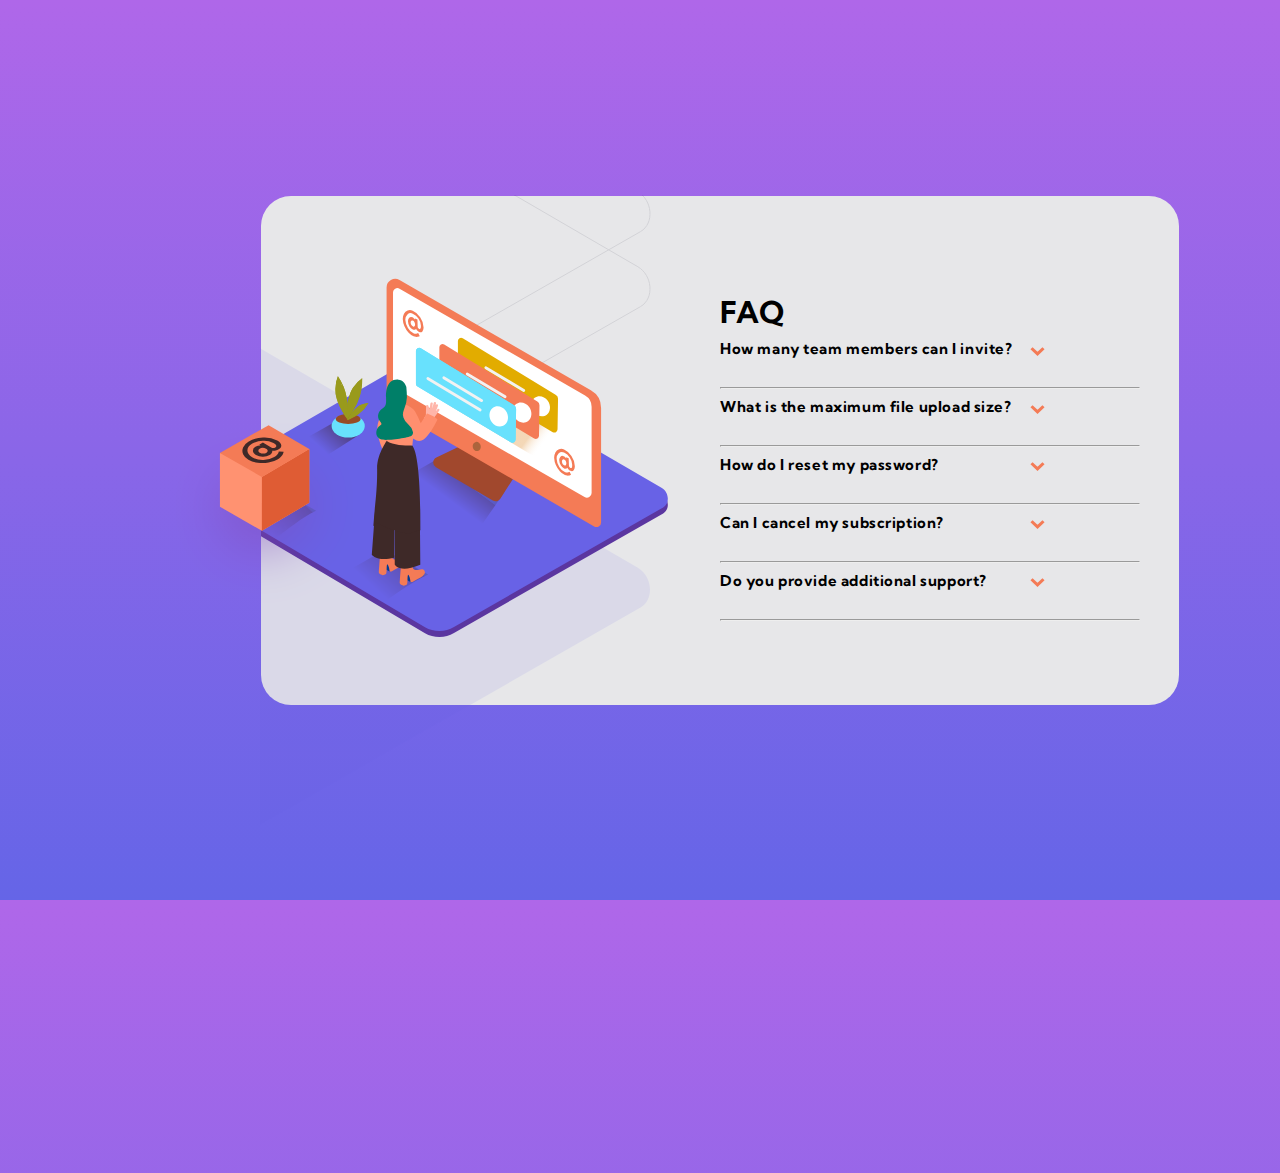
==== index.html @ f2f2c831 "Update files" ====
<!DOCTYPE html>
<html lang="en">
<head>
  <meta charset="UTF-8">
  <meta name="viewport" content="width=device-width, initial-scale=1.0">
  <link rel="icon" type="image/png" sizes="32x32" href="./images/favicon-32x32.png">
  <link rel="stylesheet" href="./css/index.css">
  <link rel="stylesheet" href="./css/style.css">
  <title>Frontend Mentor | FAQ Accordion Card</title>
</head>
<body>
<section class="container">
  <section class="images">
  <div class="background-one">
    <img src="./images/illustration-box-desktop.svg" alt="">
  </div>
  <div class="background-two"><img src="./images/illustration-woman-online-mobile.svg" alt=""></div>
  <div class="background-three"></div>
  </section>
  <section class="faq">
    <h1>FAQ</h1>
<div class="text">
<div class="Question">
  <p>How many team members can I invite?</p>
</div>
<img src="./images/icon-arrow-down.svg" alt="" class="arrow-one" onclick="arrowOne()">
<div class="Answer-one">
  <p>You can invite up to 2 additional users on the Free plan. There is no limit on team members for the Premium plan.</p>
</div>

</div>
<hr>
<div class="text">
  <div class="Question">
    <p>What is the maximum file upload size?</p>
  </div>
  <img src="./images/icon-arrow-down.svg" alt="" class="arrow-two" onclick="arrowTwo()">
<div class="Answer-two">
  <p> No more than 2GB. All files in your account must fit your allotted storage space.</p>
</div>
</div>
<hr>
<div class="text">
  <div class="Question">
    <p>How do I reset my password?</p>
  </div>
  <img src="./images/icon-arrow-down.svg" alt="" class="arrow-three" onclick="arrowThree()">
<div class="Answer-three">
  <p>Click “Forgot password” from the login page or “Change password” from your profile page. A reset link will be emailed to you.</p>
</div>
</div>
<hr>
<div class="text">
  <div class="Question">
    <p>Can I cancel my subscription?</p>
  </div>
  <img src="./images/icon-arrow-down.svg" alt="" class="arrow-four" onclick="arrowFour()">
<div class="Answer-four">
  <p>Yes! Send us a message and we’ll process your request no questions asked.</p>
</div>
</div>
<hr>
<div class="text">
  <div class="Question">
    <p>Do you provide additional support?</p>
  </div>
  <img src="./images/icon-arrow-down.svg" alt="" class="arrow-five" onclick="arrowFive()">
<div class="Answer-five">
  <p>Chat and email support is available 24/7. Phone lines are open during normal business hours.</p>
</div>
</div>
<hr>
  </section>
</section>
  <script src="./js/magic.js"></script>
</body>
</html>
---- css/index.css ----
@import url('https://fonts.googleapis.com/css2?family=Kumbh+Sans:wght@400;700&display=swap');
:root {
  --font-base: 'Kumbh Sans', sans-serif;
  --VDDB-color: hsl(238, 29%, 16%);
  --SR-color: hsl(14, 88%, 65%);
  --SV-color:hsl(273, 75%, 66%);
  --SB-color:hsl(240, 73%, 65%);
  --VDGB-color:hsl(237, 12%, 33%);
  --DGB-color:hsl(240, 6%, 50%);
  --LGB-color:hsl(240, 5%, 91%);
}
* {
  box-sizing: border-box;
  padding: 0;
  margin: 0;
  scroll-behavior: smooth;
}
body{
  font-family: var(--font-base);
  background: linear-gradient(180deg, #AF67E9 0%, #6565E7 100%);
  font-size: 12px;
  min-height: 100vh;
  overflow: hidden;
  width: 1440px;
  height: 800px;
  display: flex;
  justify-content: center;
  align-items: center;
}
.text{
font-weight: 400;
    width: 420px;
    font-size: 13px;
    line-height: 16px;
    letter-spacing: 0.045em;
    padding-bottom: 15px;
}
hr{
height: 1px;
color: var(--DGB-color);
width: 420px;
}
---- css/style.css ----
section.container{
display: flex;
justify-content: center;
align-items: center;
flex-direction: row;
background-color: var(--LGB-color);
width: 918px;
height: 509px;
border-radius: 30px;
}
section.images{
  width: 50%;
  z-index: 0;
}
section.images div.background-one{
width: 100%;
    height: 100%;
    background-image: url(../images/illustration-woman-online-desktop.svg);
    position: absolute;
    background-repeat: no-repeat;
    background-position-y: 5px;
    background-position-x: -65px;
    left: 261px;
    top: 273px;
}
section.images div.background-one img{
    position: relative;
    top: 150px;
    left: -92px;
}
section.images div.background-two{
    width: 100%;
    height: 100%;
    background-image: url(../images/bg-pattern-desktop.svg);
    background-repeat: no-repeat;
    position: absolute;
    background-position-y: -280px;
    background-position-x: -575px;
    top: 195px;
    left: 260px;
    z-index: -1;
}
section.images div.background-two img {
  display: none;
}
section.faq{
  width: 50%;
  position: relative;
    top: 40px;
}
section.faq h1{
font-weight: 700;
font-size: 30px;
line-height: 37px;
margin-top: -66px;
}
.Question{
  padding-top: 10px;
      padding-bottom: 15px;
      font-size:15px ;
      font-weight: 700;
}
.Question:hover{
  color: var(--SR-color);
}
img.arrow-one{
  position: absolute;
    margin-top: -25px;
    left: 310px;
    width: 15px;
}
.change-arrowone{
    transform: rotate(180deg) translate(0px, 1px);
}
img.arrow-two{
  position: absolute;
    top: 45px;
    left: 310px;
    width: 15px;
}
.change-arrowtwo{
      transform: rotate(180deg);

}
img.arrow-three{
  position: absolute;
    top: 102px;
    left: 310px;
    width: 15px;
}
img.arrow-four{
  position: absolute;
    top: 160px;
    left: 310px;
    width: 15px;
}
img.arrow-five{
  position: absolute;
    top: 218px;
    left: 310px;
    width: 15px;
}
.Answer-one{
  display: none;
}
.show-answerone{
  display: block;
}
.Answer-two{
  display: none;
}
.show-answertwo{
  display: block;
}
.Answer-three{
  display: none;
}
.Answer-four{
  display: none;
}
.Answer-five{
  display: none;
}

.add-Margin{
  margin-top: 31px;
}
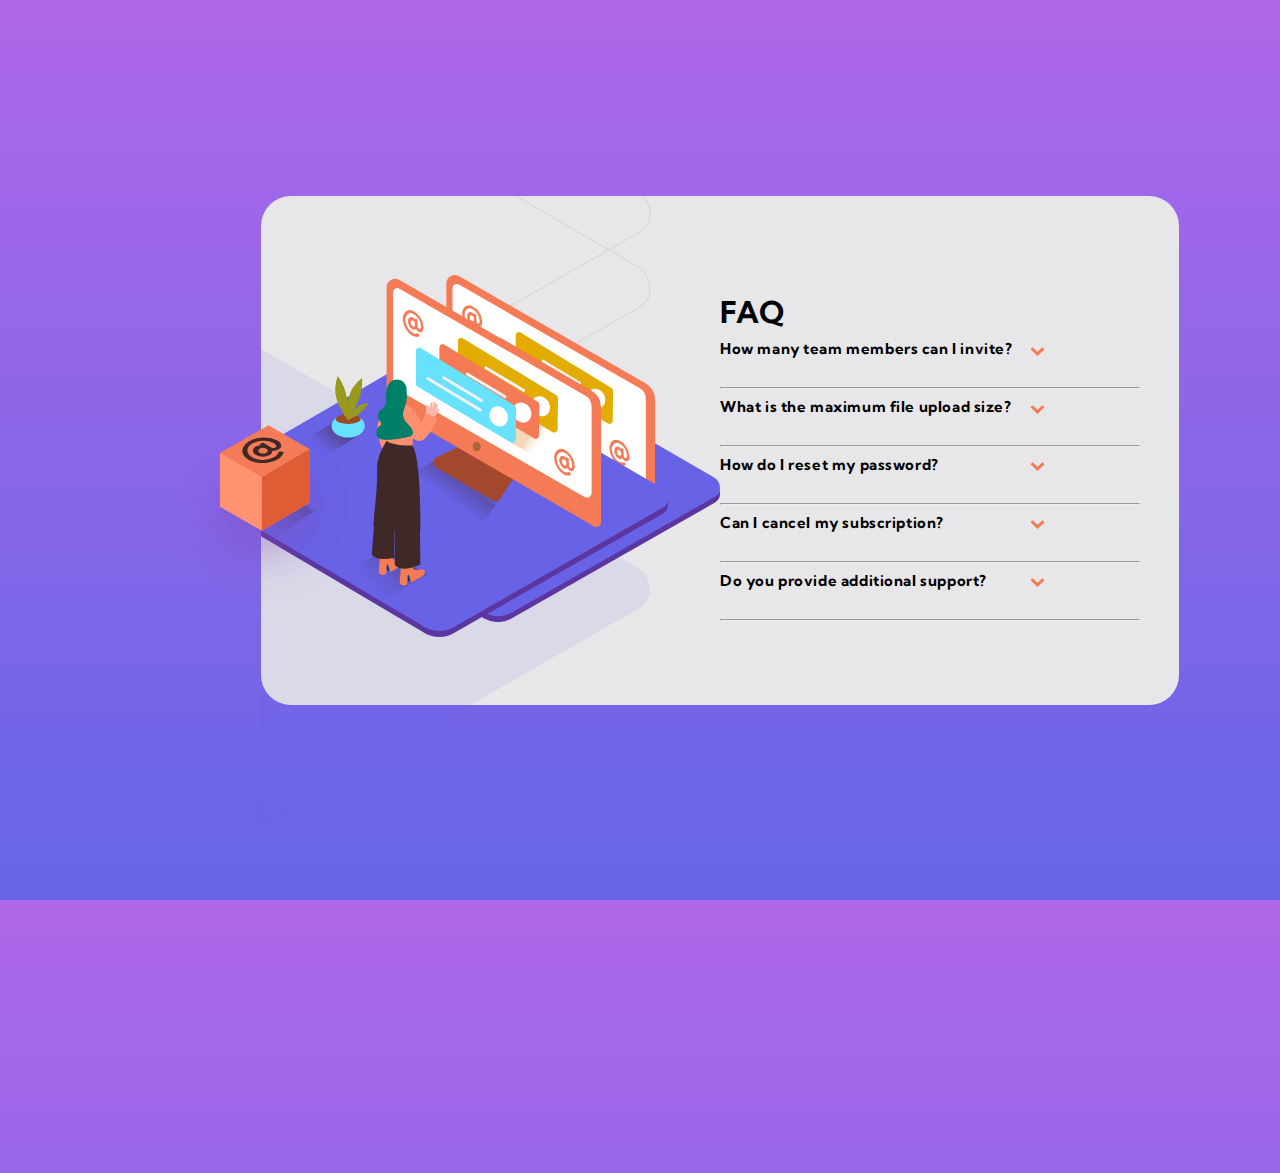
==== commit 5abb7d16: "Finished Project" ====
--- a/index.html
+++ b/index.html
@@ -1,77 +1,125 @@
 <!DOCTYPE html>
 <html lang="en">
-<head>
-  <meta charset="UTF-8">
-  <meta name="viewport" content="width=device-width, initial-scale=1.0">
-  <link rel="icon" type="image/png" sizes="32x32" href="./images/favicon-32x32.png">
-  <link rel="stylesheet" href="./css/index.css">
-  <link rel="stylesheet" href="./css/style.css">
-  <title>Frontend Mentor | FAQ Accordion Card</title>
-</head>
-<body>
-<section class="container">
-  <section class="images">
-  <div class="background-one">
-    <img src="./images/illustration-box-desktop.svg" alt="">
-  </div>
-  <div class="background-two"><img src="./images/illustration-woman-online-mobile.svg" alt=""></div>
-  <div class="background-three"></div>
-  </section>
-  <section class="faq">
-    <h1>FAQ</h1>
-<div class="text">
-<div class="Question">
-  <p>How many team members can I invite?</p>
-</div>
-<img src="./images/icon-arrow-down.svg" alt="" class="arrow-one" onclick="arrowOne()">
-<div class="Answer-one">
-  <p>You can invite up to 2 additional users on the Free plan. There is no limit on team members for the Premium plan.</p>
-</div>
-
-</div>
-<hr>
-<div class="text">
-  <div class="Question">
-    <p>What is the maximum file upload size?</p>
-  </div>
-  <img src="./images/icon-arrow-down.svg" alt="" class="arrow-two" onclick="arrowTwo()">
-<div class="Answer-two">
-  <p> No more than 2GB. All files in your account must fit your allotted storage space.</p>
-</div>
-</div>
-<hr>
-<div class="text">
-  <div class="Question">
-    <p>How do I reset my password?</p>
-  </div>
-  <img src="./images/icon-arrow-down.svg" alt="" class="arrow-three" onclick="arrowThree()">
-<div class="Answer-three">
-  <p>Click “Forgot password” from the login page or “Change password” from your profile page. A reset link will be emailed to you.</p>
-</div>
-</div>
-<hr>
-<div class="text">
-  <div class="Question">
-    <p>Can I cancel my subscription?</p>
-  </div>
-  <img src="./images/icon-arrow-down.svg" alt="" class="arrow-four" onclick="arrowFour()">
-<div class="Answer-four">
-  <p>Yes! Send us a message and we’ll process your request no questions asked.</p>
-</div>
-</div>
-<hr>
-<div class="text">
-  <div class="Question">
-    <p>Do you provide additional support?</p>
-  </div>
-  <img src="./images/icon-arrow-down.svg" alt="" class="arrow-five" onclick="arrowFive()">
-<div class="Answer-five">
-  <p>Chat and email support is available 24/7. Phone lines are open during normal business hours.</p>
-</div>
-</div>
-<hr>
-  </section>
-</section>
-  <script src="./js/magic.js"></script>
-</body>
-</html>+  <head>
+    <meta charset="UTF-8" />
+    <meta name="viewport" content="width=device-width, initial-scale=1.0" />
+    <link
+      rel="icon"
+      type="image/png"
+      sizes="32x32"
+      href="./images/favicon-32x32.png"
+    />
+    <link rel="stylesheet" href="./css/index.css" />
+    <link rel="stylesheet" href="./css/style.css" />
+    <title>Frontend Mentor | FAQ Accordion Card</title>
+  </head>
+  <body>
+    <section class="container">
+      <section class="images">
+        <div class="background-one">
+          <img src="./images/illustration-box-desktop.svg" alt="" />
+        </div>
+        <div class="background-two">
+          <img src="./images/illustration-woman-online-mobile.svg" alt="" />
+        </div>
+        <div class="background-three">
+          <img src="./images/illustration-woman-online-mobile.svg" alt="" />
+        </div>
+      </section>
+      <section class="faq">
+        <h1>FAQ</h1>
+        <div class="text">
+          <div class="Question">
+            <p>How many team members can I invite?</p>
+          </div>
+          <img
+            src="./images/icon-arrow-down.svg"
+            alt=""
+            class="arrow-one"
+            onclick="arrowOne()"
+          />
+          <div class="Answer-one">
+            <p>
+              You can invite up to 2 additional users on the Free plan. There is
+              no limit on team members for the Premium plan.
+            </p>
+          </div>
+        </div>
+        <hr />
+        <div class="text">
+          <div class="Question">
+            <p>What is the maximum file upload size?</p>
+          </div>
+          <img
+            src="./images/icon-arrow-down.svg"
+            alt=""
+            class="arrow-two"
+            onclick="arrowTwo()"
+          />
+          <div class="Answer-two">
+            <p>
+              No more than 2GB. All files in your account must fit your allotted
+              storage space.
+            </p>
+          </div>
+        </div>
+        <hr />
+        <div class="text">
+          <div class="Question">
+            <p>How do I reset my password?</p>
+          </div>
+          <img
+            src="./images/icon-arrow-down.svg"
+            alt=""
+            class="arrow-three"
+            onclick="arrowThree()"
+          />
+          <div class="Answer-three">
+            <p>
+              Click “Forgot password” from the login page or “Change password”
+              from your profile page. A reset link will be emailed to you.
+            </p>
+          </div>
+        </div>
+        <hr />
+        <div class="text">
+          <div class="Question">
+            <p>Can I cancel my subscription?</p>
+          </div>
+          <img
+            src="./images/icon-arrow-down.svg"
+            alt=""
+            class="arrow-four"
+            onclick="arrowFour()"
+          />
+          <div class="Answer-four">
+            <p>
+              Yes! Send us a message and we’ll process your request no questions
+              asked.
+            </p>
+          </div>
+        </div>
+        <hr />
+        <div class="text">
+          <div class="Question">
+            <p>Do you provide additional support?</p>
+          </div>
+          <img
+            src="./images/icon-arrow-down.svg"
+            alt=""
+            class="arrow-five"
+            onclick="arrowFive()"
+          />
+          <div class="Answer-five">
+            <p>
+              Chat and email support is available 24/7. Phone lines are open
+              during normal business hours.
+            </p>
+          </div>
+        </div>
+        <hr />
+      </section>
+    </section>
+    <script src="./js/magic.js"></script>
+  </body>
+</html>
--- a/css/index.css
+++ b/css/index.css
@@ -1,13 +1,13 @@
-@import url('https://fonts.googleapis.com/css2?family=Kumbh+Sans:wght@400;700&display=swap');
+@import url("https://fonts.googleapis.com/css2?family=Kumbh+Sans:wght@400;700&display=swap");
 :root {
-  --font-base: 'Kumbh Sans', sans-serif;
+  --font-base: "Kumbh Sans", sans-serif;
   --VDDB-color: hsl(238, 29%, 16%);
   --SR-color: hsl(14, 88%, 65%);
-  --SV-color:hsl(273, 75%, 66%);
-  --SB-color:hsl(240, 73%, 65%);
-  --VDGB-color:hsl(237, 12%, 33%);
-  --DGB-color:hsl(240, 6%, 50%);
-  --LGB-color:hsl(240, 5%, 91%);
+  --SV-color: hsl(273, 75%, 66%);
+  --SB-color: hsl(240, 73%, 65%);
+  --VDGB-color: hsl(237, 12%, 33%);
+  --DGB-color: hsl(240, 6%, 50%);
+  --LGB-color: hsl(240, 5%, 91%);
 }
 * {
   box-sizing: border-box;
@@ -15,9 +15,9 @@
   margin: 0;
   scroll-behavior: smooth;
 }
-body{
+body {
   font-family: var(--font-base);
-  background: linear-gradient(180deg, #AF67E9 0%, #6565E7 100%);
+  background: linear-gradient(180deg, #af67e9 0%, #6565e7 100%);
   font-size: 12px;
   min-height: 100vh;
   overflow: hidden;
@@ -27,16 +27,25 @@
   justify-content: center;
   align-items: center;
 }
-.text{
-font-weight: 400;
-    width: 420px;
-    font-size: 13px;
-    line-height: 16px;
-    letter-spacing: 0.045em;
-    padding-bottom: 15px;
+.text {
+  font-weight: 400;
+  width: 420px;
+  font-size: 13px;
+  line-height: 16px;
+  letter-spacing: 0.045em;
+  padding-bottom: 15px;
 }
-hr{
-height: 1px;
-color: var(--DGB-color);
-width: 420px;
+hr {
+  height: 1px;
+  color: var(--DGB-color);
+  width: 420px;
 }
+
+@media screen and (max-width: 375px) {
+  .text {
+    width: 255px;
+  }
+  hr {
+    width: 260px;
+  }
+}
--- a/css/style.css
+++ b/css/style.css
@@ -1,127 +1,235 @@
-section.container{
-display: flex;
-justify-content: center;
-align-items: center;
-flex-direction: row;
-background-color: var(--LGB-color);
-width: 918px;
-height: 509px;
-border-radius: 30px;
-}
-section.images{
+section.container {
+  display: flex;
+  justify-content: center;
+  align-items: center;
+  flex-direction: row;
+  background-color: var(--LGB-color);
+  width: 918px;
+  height: 509px;
+  border-radius: 30px;
+}
+section.images {
   width: 50%;
   z-index: 0;
 }
-section.images div.background-one{
-width: 100%;
-    height: 100%;
-    background-image: url(../images/illustration-woman-online-desktop.svg);
-    position: absolute;
-    background-repeat: no-repeat;
-    background-position-y: 5px;
-    background-position-x: -65px;
-    left: 261px;
-    top: 273px;
-}
-section.images div.background-one img{
-    position: relative;
-    top: 150px;
-    left: -92px;
-}
-section.images div.background-two{
+section.images div.background-one {
+  width: 100%;
+  height: 100%;
+  background-image: url(../images/illustration-woman-online-desktop.svg);
+  position: absolute;
+  background-repeat: no-repeat;
+  background-position-y: 5px;
+  background-position-x: -65px;
+  left: 261px;
+  top: 273px;
+}
+section.images div.background-one img {
+  position: relative;
+  top: 150px;
+  left: -92px;
+}
+section.images div.background-two {
+  width: 100%;
+  height: 100%;
+  background-image: url(../images/bg-pattern-desktop.svg);
+  background-repeat: no-repeat;
+  position: absolute;
+  background-position-y: -280px;
+  background-position-x: -575px;
+  top: 195px;
+  left: 260px;
+  z-index: -1;
+}
+
+section.images div.background-two img {
+  display: none;
+}
+section.faq {
+  width: 50%;
+  position: relative;
+  top: 40px;
+}
+section.faq h1 {
+  font-weight: 700;
+  font-size: 30px;
+  line-height: 37px;
+  margin-top: -66px;
+}
+.Question {
+  padding-top: 10px;
+  padding-bottom: 15px;
+  font-size: 15px;
+  font-weight: 700;
+}
+.Question:hover {
+  color: var(--SR-color);
+  cursor: pointer;
+}
+img.arrow-one {
+  position: absolute;
+  margin-top: -25px;
+  left: 310px;
+  width: 15px;
+}
+.change-arrowone {
+  transform: rotate(180deg) translate(0px, 1px);
+}
+img.arrow-two {
+  position: absolute;
+  top: 45px;
+  left: 310px;
+  width: 15px;
+}
+.change-arrowtwo {
+  transform: rotate(180deg);
+}
+
+img.arrow-three {
+  position: absolute;
+  top: 102px;
+  left: 310px;
+  width: 15px;
+}
+
+img.arrow-four {
+  position: absolute;
+  top: 160px;
+  left: 310px;
+  width: 15px;
+}
+img.arrow-five {
+  position: absolute;
+  top: 218px;
+  left: 310px;
+  width: 15px;
+}
+.Answer-one {
+  display: none;
+}
+.show-answerone {
+  display: block;
+}
+.Answer-two {
+  display: none;
+}
+.show-answertwo {
+  display: block;
+}
+
+.Answer-three {
+  display: none;
+}
+.Answer-four {
+  display: none;
+}
+.Answer-five {
+  display: none;
+}
+
+.add-Margin {
+  margin-top: 31px;
+}
+.add-Margin-four {
+  margin-top: 48px;
+}
+.change-arrowthree {
+  transform: rotate(180deg);
+}
+.show-answerthree {
+  display: block;
+}
+.change-arrowfour {
+  transform: rotate(180deg);
+}
+.show-answerfour {
+  display: block;
+}
+.change-arrowfive {
+  transform: rotate(180deg);
+}
+.show-answerfive {
+  display: block;
+}
+
+@media screen and (max-width: 375px) {
+  section.container {
+    display: flex;
+    flex-direction: column;
+    width: 339px;
+    height: 509px;
+    border-radius: 30px;
+    transform: translate(-530px, -25px);
+  }
+  section.images div.background-one {
+    display: none;
+  }
+  section.images div.background-one img {
+    display: none;
+  }
+  section.images div.background-two {
+    display: none;
+  }
+  section.images div.background-two img {
+    display: block;
+  }
+  section.images div.background-three {
     width: 100%;
     height: 100%;
-    background-image: url(../images/bg-pattern-desktop.svg);
+    background-image: url(../images/bg-pattern-mobile.svg);
     background-repeat: no-repeat;
     position: absolute;
-    background-position-y: -280px;
-    background-position-x: -575px;
-    top: 195px;
-    left: 260px;
+    top: 3px;
+    left: 50px;
     z-index: -1;
-}
-section.images div.background-two img {
-  display: none;
-}
-section.faq{
-  width: 50%;
-  position: relative;
-    top: 40px;
-}
-section.faq h1{
-font-weight: 700;
-font-size: 30px;
-line-height: 37px;
-margin-top: -66px;
-}
-.Question{
-  padding-top: 10px;
-      padding-bottom: 15px;
-      font-size:15px ;
-      font-weight: 700;
-}
-.Question:hover{
-  color: var(--SR-color);
-}
-img.arrow-one{
-  position: absolute;
-    margin-top: -25px;
-    left: 310px;
-    width: 15px;
-}
-.change-arrowone{
-    transform: rotate(180deg) translate(0px, 1px);
-}
-img.arrow-two{
-  position: absolute;
-    top: 45px;
-    left: 310px;
-    width: 15px;
-}
-.change-arrowtwo{
-      transform: rotate(180deg);
-
-}
-img.arrow-three{
-  position: absolute;
-    top: 102px;
-    left: 310px;
-    width: 15px;
-}
-img.arrow-four{
-  position: absolute;
-    top: 160px;
-    left: 310px;
-    width: 15px;
-}
-img.arrow-five{
-  position: absolute;
-    top: 218px;
-    left: 310px;
-    width: 15px;
-}
-.Answer-one{
-  display: none;
-}
-.show-answerone{
-  display: block;
-}
-.Answer-two{
-  display: none;
-}
-.show-answertwo{
-  display: block;
-}
-.Answer-three{
-  display: none;
-}
-.Answer-four{
-  display: none;
-}
-.Answer-five{
-  display: none;
-}
-
-.add-Margin{
-  margin-top: 31px;
-}+  }
+  section.images div.background-three img {
+    width: 72%;
+    position: absolute;
+    top: -115px;
+  }
+  section.faq {
+    display: flex;
+    text-align: center;
+    justify-content: center;
+    align-items: center;
+    flex-direction: column;
+  }
+  section.faq h1 {
+    margin-top: 0px;
+  }
+  .Question {
+    font-size: 12px;
+  }
+  img.arrow-one {
+    left: 220px;
+    width: 13px;
+  }
+
+  img.arrow-two {
+    top: 111px;
+    left: 220px;
+    width: 13px;
+  }
+  img.arrow-three {
+    top: 170px;
+    left: 220px;
+    width: 13px;
+  }
+
+  img.arrow-four {
+    top: 228px;
+    left: 220px;
+    width: 13px;
+  }
+  img.arrow-five {
+    top: 285px;
+    left: 220px;
+    width: 13px;
+  }
+  .add-Margin {
+    margin-top: 47px;
+  }
+  .add-Margin-four {
+    margin-top: 62px;
+  }
+}
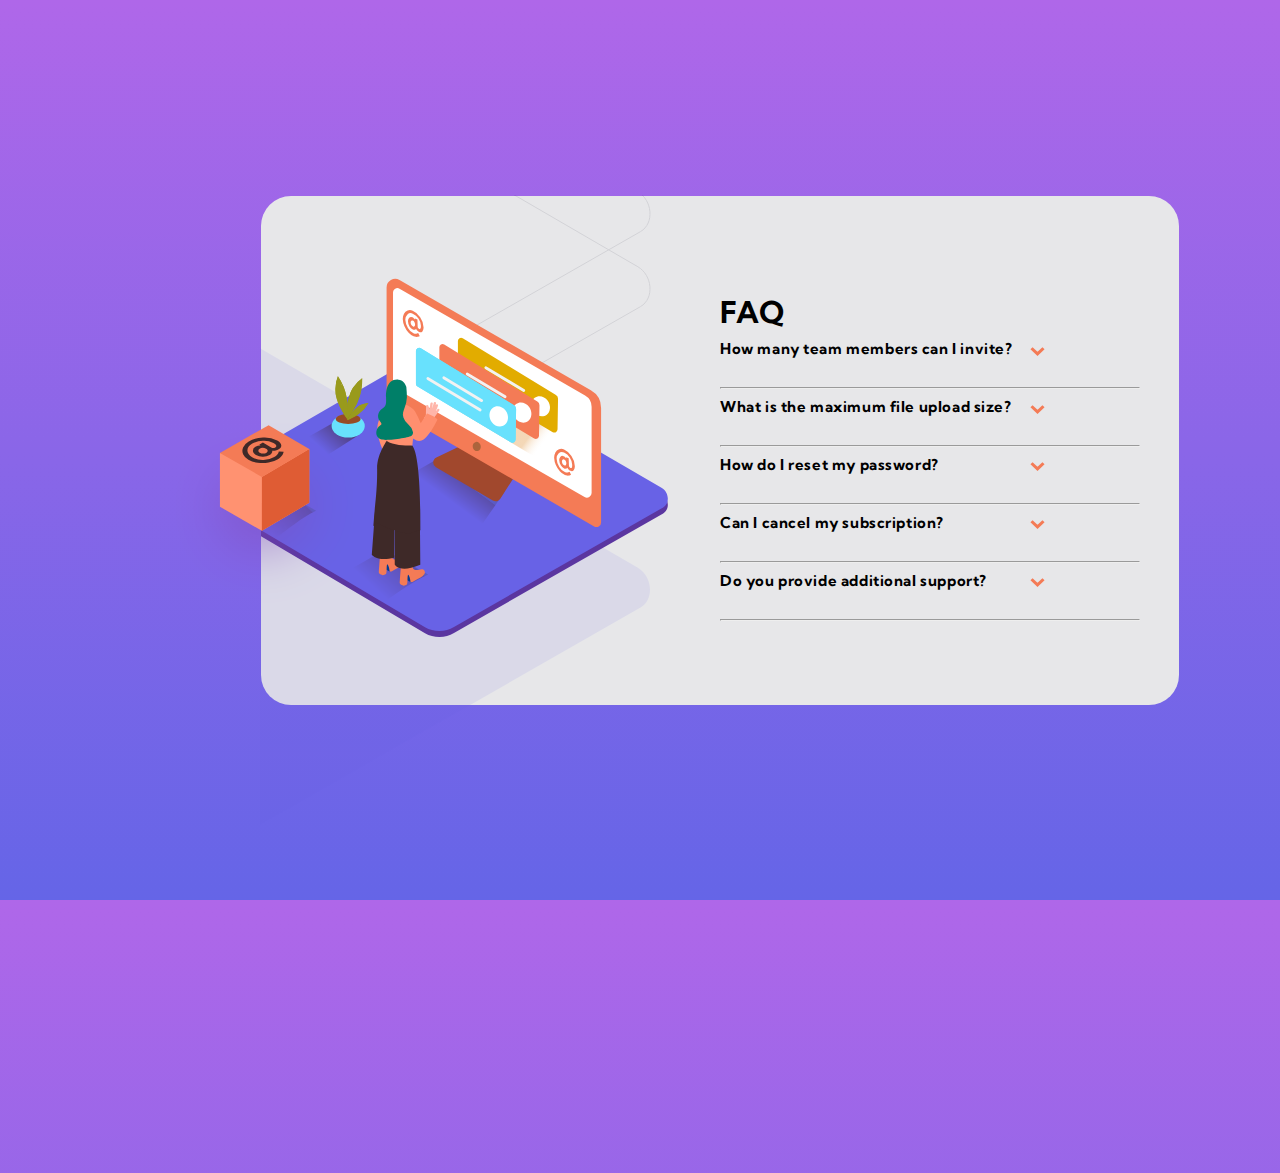
==== commit 2cd723e0: "finished project" ====
--- a/index.html
+++ b/index.html
@@ -1,125 +1,125 @@
-<!DOCTYPE html>
-<html lang="en">
-  <head>
-    <meta charset="UTF-8" />
-    <meta name="viewport" content="width=device-width, initial-scale=1.0" />
-    <link
-      rel="icon"
-      type="image/png"
-      sizes="32x32"
-      href="./images/favicon-32x32.png"
-    />
-    <link rel="stylesheet" href="./css/index.css" />
-    <link rel="stylesheet" href="./css/style.css" />
-    <title>Frontend Mentor | FAQ Accordion Card</title>
-  </head>
-  <body>
-    <section class="container">
-      <section class="images">
-        <div class="background-one">
-          <img src="./images/illustration-box-desktop.svg" alt="" />
-        </div>
-        <div class="background-two">
-          <img src="./images/illustration-woman-online-mobile.svg" alt="" />
-        </div>
-        <div class="background-three">
-          <img src="./images/illustration-woman-online-mobile.svg" alt="" />
-        </div>
-      </section>
-      <section class="faq">
-        <h1>FAQ</h1>
-        <div class="text">
-          <div class="Question">
-            <p>How many team members can I invite?</p>
-          </div>
-          <img
-            src="./images/icon-arrow-down.svg"
-            alt=""
-            class="arrow-one"
-            onclick="arrowOne()"
-          />
-          <div class="Answer-one">
-            <p>
-              You can invite up to 2 additional users on the Free plan. There is
-              no limit on team members for the Premium plan.
-            </p>
-          </div>
-        </div>
-        <hr />
-        <div class="text">
-          <div class="Question">
-            <p>What is the maximum file upload size?</p>
-          </div>
-          <img
-            src="./images/icon-arrow-down.svg"
-            alt=""
-            class="arrow-two"
-            onclick="arrowTwo()"
-          />
-          <div class="Answer-two">
-            <p>
-              No more than 2GB. All files in your account must fit your allotted
-              storage space.
-            </p>
-          </div>
-        </div>
-        <hr />
-        <div class="text">
-          <div class="Question">
-            <p>How do I reset my password?</p>
-          </div>
-          <img
-            src="./images/icon-arrow-down.svg"
-            alt=""
-            class="arrow-three"
-            onclick="arrowThree()"
-          />
-          <div class="Answer-three">
-            <p>
-              Click “Forgot password” from the login page or “Change password”
-              from your profile page. A reset link will be emailed to you.
-            </p>
-          </div>
-        </div>
-        <hr />
-        <div class="text">
-          <div class="Question">
-            <p>Can I cancel my subscription?</p>
-          </div>
-          <img
-            src="./images/icon-arrow-down.svg"
-            alt=""
-            class="arrow-four"
-            onclick="arrowFour()"
-          />
-          <div class="Answer-four">
-            <p>
-              Yes! Send us a message and we’ll process your request no questions
-              asked.
-            </p>
-          </div>
-        </div>
-        <hr />
-        <div class="text">
-          <div class="Question">
-            <p>Do you provide additional support?</p>
-          </div>
-          <img
-            src="./images/icon-arrow-down.svg"
-            alt=""
-            class="arrow-five"
-            onclick="arrowFive()"
-          />
-          <div class="Answer-five">
-            <p>
-              Chat and email support is available 24/7. Phone lines are open
-              during normal business hours.
-            </p>
-          </div>
-        </div>
-        <hr />
-      </section>
-    </section>
-    <script src="./js/magic.js"></script>
-  </body>
-</html>
+<!DOCTYPE html>
+<html lang="en">
+  <head>
+    <meta charset="UTF-8" />
+    <meta name="viewport" content="width=device-width, initial-scale=1.0" />
+    <link
+      rel="icon"
+      type="image/png"
+      sizes="32x32"
+      href="./images/favicon-32x32.png"
+    />
+    <link rel="stylesheet" href="./css/index.css" />
+    <link rel="stylesheet" href="./css/style.css" />
+    <title>Frontend Mentor | FAQ Accordion Card</title>
+  </head>
+  <body>
+    <section class="container">
+      <section class="images">
+        <div class="background-one">
+          <img src="./images/illustration-box-desktop.svg" alt="" />
+        </div>
+        <div class="background-two">
+          <img src="./images/illustration-woman-online-mobile.svg" alt="" />
+        </div>
+        <div class="background-three">
+          <img src="./images/illustration-woman-online-mobile.svg" alt="" />
+        </div>
+      </section>
+      <section class="faq">
+        <h1>FAQ</h1>
+        <div class="text">
+          <div class="Question">
+            <p>How many team members can I invite?</p>
+          </div>
+          <img
+            src="./images/icon-arrow-down.svg"
+            alt=""
+            class="arrow-one"
+            onclick="arrowOne()"
+          />
+          <div class="Answer-one">
+            <p>
+              You can invite up to 2 additional users on the Free plan. There is
+              no limit on team members for the Premium plan.
+            </p>
+          </div>
+        </div>
+        <hr />
+        <div class="text">
+          <div class="Question">
+            <p>What is the maximum file upload size?</p>
+          </div>
+          <img
+            src="./images/icon-arrow-down.svg"
+            alt=""
+            class="arrow-two"
+            onclick="arrowTwo()"
+          />
+          <div class="Answer-two">
+            <p>
+              No more than 2GB. All files in your account must fit your allotted
+              storage space.
+            </p>
+          </div>
+        </div>
+        <hr />
+        <div class="text">
+          <div class="Question">
+            <p>How do I reset my password?</p>
+          </div>
+          <img
+            src="./images/icon-arrow-down.svg"
+            alt=""
+            class="arrow-three"
+            onclick="arrowThree()"
+          />
+          <div class="Answer-three">
+            <p>
+              Click “Forgot password” from the login page or “Change password”
+              from your profile page. A reset link will be emailed to you.
+            </p>
+          </div>
+        </div>
+        <hr />
+        <div class="text">
+          <div class="Question">
+            <p>Can I cancel my subscription?</p>
+          </div>
+          <img
+            src="./images/icon-arrow-down.svg"
+            alt=""
+            class="arrow-four"
+            onclick="arrowFour()"
+          />
+          <div class="Answer-four">
+            <p>
+              Yes! Send us a message and we’ll process your request no questions
+              asked.
+            </p>
+          </div>
+        </div>
+        <hr />
+        <div class="text">
+          <div class="Question">
+            <p>Do you provide additional support?</p>
+          </div>
+          <img
+            src="./images/icon-arrow-down.svg"
+            alt=""
+            class="arrow-five"
+            onclick="arrowFive()"
+          />
+          <div class="Answer-five">
+            <p>
+              Chat and email support is available 24/7. Phone lines are open
+              during normal business hours.
+            </p>
+          </div>
+        </div>
+        <hr />
+      </section>
+    </section>
+    <script src="./js/magic.js"></script>
+  </body>
+</html>
--- a/css/index.css
+++ b/css/index.css
@@ -1,51 +1,51 @@
-@import url("https://fonts.googleapis.com/css2?family=Kumbh+Sans:wght@400;700&display=swap");
-:root {
-  --font-base: "Kumbh Sans", sans-serif;
-  --VDDB-color: hsl(238, 29%, 16%);
-  --SR-color: hsl(14, 88%, 65%);
-  --SV-color: hsl(273, 75%, 66%);
-  --SB-color: hsl(240, 73%, 65%);
-  --VDGB-color: hsl(237, 12%, 33%);
-  --DGB-color: hsl(240, 6%, 50%);
-  --LGB-color: hsl(240, 5%, 91%);
-}
-* {
-  box-sizing: border-box;
-  padding: 0;
-  margin: 0;
-  scroll-behavior: smooth;
-}
-body {
-  font-family: var(--font-base);
-  background: linear-gradient(180deg, #af67e9 0%, #6565e7 100%);
-  font-size: 12px;
-  min-height: 100vh;
-  overflow: hidden;
-  width: 1440px;
-  height: 800px;
-  display: flex;
-  justify-content: center;
-  align-items: center;
-}
-.text {
-  font-weight: 400;
-  width: 420px;
-  font-size: 13px;
-  line-height: 16px;
-  letter-spacing: 0.045em;
-  padding-bottom: 15px;
-}
-hr {
-  height: 1px;
-  color: var(--DGB-color);
-  width: 420px;
-}
-
-@media screen and (max-width: 375px) {
-  .text {
-    width: 255px;
-  }
-  hr {
-    width: 260px;
-  }
-}
+@import url("https://fonts.googleapis.com/css2?family=Kumbh+Sans:wght@400;700&display=swap");
+:root {
+  --font-base: "Kumbh Sans", sans-serif;
+  --VDDB-color: hsl(238, 29%, 16%);
+  --SR-color: hsl(14, 88%, 65%);
+  --SV-color: hsl(273, 75%, 66%);
+  --SB-color: hsl(240, 73%, 65%);
+  --VDGB-color: hsl(237, 12%, 33%);
+  --DGB-color: hsl(240, 6%, 50%);
+  --LGB-color: hsl(240, 5%, 91%);
+}
+* {
+  box-sizing: border-box;
+  padding: 0;
+  margin: 0;
+  scroll-behavior: smooth;
+}
+body {
+  font-family: var(--font-base);
+  background: linear-gradient(180deg, #af67e9 0%, #6565e7 100%);
+  font-size: 12px;
+  min-height: 100vh;
+  overflow-x: hidden;
+  width: 1440px;
+  height: 800px;
+  display: flex;
+  justify-content: center;
+  align-items: center;
+}
+.text {
+  font-weight: 400;
+  width: 420px;
+  font-size: 13px;
+  line-height: 16px;
+  letter-spacing: 0.045em;
+  padding-bottom: 15px;
+}
+hr {
+  height: 1px;
+  color: var(--DGB-color);
+  width: 420px;
+}
+
+@media screen and (max-width: 375px) {
+  .text {
+    width: 255px;
+  }
+  hr {
+    width: 260px;
+  }
+}
--- a/css/style.css
+++ b/css/style.css
@@ -1,235 +1,239 @@
-section.container {
-  display: flex;
-  justify-content: center;
-  align-items: center;
-  flex-direction: row;
-  background-color: var(--LGB-color);
-  width: 918px;
-  height: 509px;
-  border-radius: 30px;
-}
-section.images {
-  width: 50%;
-  z-index: 0;
-}
-section.images div.background-one {
-  width: 100%;
-  height: 100%;
-  background-image: url(../images/illustration-woman-online-desktop.svg);
-  position: absolute;
-  background-repeat: no-repeat;
-  background-position-y: 5px;
-  background-position-x: -65px;
-  left: 261px;
-  top: 273px;
-}
-section.images div.background-one img {
-  position: relative;
-  top: 150px;
-  left: -92px;
-}
-section.images div.background-two {
-  width: 100%;
-  height: 100%;
-  background-image: url(../images/bg-pattern-desktop.svg);
-  background-repeat: no-repeat;
-  position: absolute;
-  background-position-y: -280px;
-  background-position-x: -575px;
-  top: 195px;
-  left: 260px;
-  z-index: -1;
-}
-
-section.images div.background-two img {
-  display: none;
-}
-section.faq {
-  width: 50%;
-  position: relative;
-  top: 40px;
-}
-section.faq h1 {
-  font-weight: 700;
-  font-size: 30px;
-  line-height: 37px;
-  margin-top: -66px;
-}
-.Question {
-  padding-top: 10px;
-  padding-bottom: 15px;
-  font-size: 15px;
-  font-weight: 700;
-}
-.Question:hover {
-  color: var(--SR-color);
-  cursor: pointer;
-}
-img.arrow-one {
-  position: absolute;
-  margin-top: -25px;
-  left: 310px;
-  width: 15px;
-}
-.change-arrowone {
-  transform: rotate(180deg) translate(0px, 1px);
-}
-img.arrow-two {
-  position: absolute;
-  top: 45px;
-  left: 310px;
-  width: 15px;
-}
-.change-arrowtwo {
-  transform: rotate(180deg);
-}
-
-img.arrow-three {
-  position: absolute;
-  top: 102px;
-  left: 310px;
-  width: 15px;
-}
-
-img.arrow-four {
-  position: absolute;
-  top: 160px;
-  left: 310px;
-  width: 15px;
-}
-img.arrow-five {
-  position: absolute;
-  top: 218px;
-  left: 310px;
-  width: 15px;
-}
-.Answer-one {
-  display: none;
-}
-.show-answerone {
-  display: block;
-}
-.Answer-two {
-  display: none;
-}
-.show-answertwo {
-  display: block;
-}
-
-.Answer-three {
-  display: none;
-}
-.Answer-four {
-  display: none;
-}
-.Answer-five {
-  display: none;
-}
-
-.add-Margin {
-  margin-top: 31px;
-}
-.add-Margin-four {
-  margin-top: 48px;
-}
-.change-arrowthree {
-  transform: rotate(180deg);
-}
-.show-answerthree {
-  display: block;
-}
-.change-arrowfour {
-  transform: rotate(180deg);
-}
-.show-answerfour {
-  display: block;
-}
-.change-arrowfive {
-  transform: rotate(180deg);
-}
-.show-answerfive {
-  display: block;
-}
-
-@media screen and (max-width: 375px) {
-  section.container {
-    display: flex;
-    flex-direction: column;
-    width: 339px;
-    height: 509px;
-    border-radius: 30px;
-    transform: translate(-530px, -25px);
-  }
-  section.images div.background-one {
-    display: none;
-  }
-  section.images div.background-one img {
-    display: none;
-  }
-  section.images div.background-two {
-    display: none;
-  }
-  section.images div.background-two img {
-    display: block;
-  }
-  section.images div.background-three {
-    width: 100%;
-    height: 100%;
-    background-image: url(../images/bg-pattern-mobile.svg);
-    background-repeat: no-repeat;
-    position: absolute;
-    top: 3px;
-    left: 50px;
-    z-index: -1;
-  }
-  section.images div.background-three img {
-    width: 72%;
-    position: absolute;
-    top: -115px;
-  }
-  section.faq {
-    display: flex;
-    text-align: center;
-    justify-content: center;
-    align-items: center;
-    flex-direction: column;
-  }
-  section.faq h1 {
-    margin-top: 0px;
-  }
-  .Question {
-    font-size: 12px;
-  }
-  img.arrow-one {
-    left: 220px;
-    width: 13px;
-  }
-
-  img.arrow-two {
-    top: 111px;
-    left: 220px;
-    width: 13px;
-  }
-  img.arrow-three {
-    top: 170px;
-    left: 220px;
-    width: 13px;
-  }
-
-  img.arrow-four {
-    top: 228px;
-    left: 220px;
-    width: 13px;
-  }
-  img.arrow-five {
-    top: 285px;
-    left: 220px;
-    width: 13px;
-  }
-  .add-Margin {
-    margin-top: 47px;
-  }
-  .add-Margin-four {
-    margin-top: 62px;
-  }
-}
+section.container {
+  display: flex;
+  justify-content: center;
+  align-items: center;
+  flex-direction: row;
+  background-color: var(--LGB-color);
+  width: 918px;
+  height: 509px;
+  border-radius: 30px;
+}
+section.images {
+  width: 50%;
+  z-index: 0;
+}
+section.images div.background-one {
+  width: 100%;
+  height: 100%;
+  background-image: url(../images/illustration-woman-online-desktop.svg);
+  position: absolute;
+  background-repeat: no-repeat;
+  background-position-y: 5px;
+  background-position-x: -65px;
+  left: 261px;
+  top: 273px;
+}
+section.images div.background-one img {
+  position: relative;
+  top: 150px;
+  left: -92px;
+}
+section.images div.background-two {
+  width: 100%;
+  height: 100%;
+  background-image: url(../images/bg-pattern-desktop.svg);
+  background-repeat: no-repeat;
+  position: absolute;
+  background-position-y: -280px;
+  background-position-x: -575px;
+  top: 195px;
+  left: 260px;
+  z-index: -1;
+}
+section.images div.background-three {
+  display: none;
+}
+
+section.images div.background-two img {
+  display: none;
+}
+section.faq {
+  width: 50%;
+  position: relative;
+  top: 40px;
+}
+section.faq h1 {
+  font-weight: 700;
+  font-size: 30px;
+  line-height: 37px;
+  margin-top: -66px;
+}
+.Question {
+  padding-top: 10px;
+  padding-bottom: 15px;
+  font-size: 15px;
+  font-weight: 700;
+}
+.Question:hover {
+  color: var(--SR-color);
+  cursor: pointer;
+}
+img.arrow-one {
+  position: absolute;
+  margin-top: -25px;
+  left: 310px;
+  width: 15px;
+}
+.change-arrowone {
+  transform: rotate(180deg) translate(0px, 1px);
+}
+img.arrow-two {
+  position: absolute;
+  top: 45px;
+  left: 310px;
+  width: 15px;
+}
+.change-arrowtwo {
+  transform: rotate(180deg);
+}
+
+img.arrow-three {
+  position: absolute;
+  top: 102px;
+  left: 310px;
+  width: 15px;
+}
+
+img.arrow-four {
+  position: absolute;
+  top: 160px;
+  left: 310px;
+  width: 15px;
+}
+img.arrow-five {
+  position: absolute;
+  top: 218px;
+  left: 310px;
+  width: 15px;
+}
+.Answer-one {
+  display: none;
+}
+.show-answerone {
+  display: block;
+}
+.Answer-two {
+  display: none;
+}
+.show-answertwo {
+  display: block;
+}
+
+.Answer-three {
+  display: none;
+}
+.Answer-four {
+  display: none;
+}
+.Answer-five {
+  display: none;
+}
+
+.add-Margin {
+  margin-top: 31px;
+}
+.add-Margin-four {
+  margin-top: 48px;
+}
+.change-arrowthree {
+  transform: rotate(180deg);
+}
+.show-answerthree {
+  display: block;
+}
+.change-arrowfour {
+  transform: rotate(180deg);
+}
+.show-answerfour {
+  display: block;
+}
+.change-arrowfive {
+  transform: rotate(180deg);
+}
+.show-answerfive {
+  display: block;
+}
+
+@media screen and (max-width: 375px) {
+  section.container {
+    display: flex;
+    flex-direction: column;
+    width: 339px;
+    height: 509px;
+    border-radius: 30px;
+    transform: translate(-530px, -25px);
+  }
+  section.images div.background-one {
+    display: none;
+  }
+  section.images div.background-one img {
+    display: none;
+  }
+  section.images div.background-two {
+    display: none;
+  }
+  section.images div.background-two img {
+    display: block;
+  }
+  section.images div.background-three {
+    width: 100%;
+    height: 100%;
+    background-image: url(../images/bg-pattern-mobile.svg);
+    background-repeat: no-repeat;
+    position: absolute;
+    top: 3px;
+    left: 50px;
+    z-index: -1;
+    display: block;
+  }
+  section.images div.background-three img {
+    width: 72%;
+    position: absolute;
+    top: -115px;
+  }
+  section.faq {
+    display: flex;
+    text-align: center;
+    justify-content: center;
+    align-items: center;
+    flex-direction: column;
+  }
+  section.faq h1 {
+    margin-top: 0px;
+  }
+  .Question {
+    font-size: 12px;
+  }
+  img.arrow-one {
+    left: 220px;
+    width: 13px;
+  }
+
+  img.arrow-two {
+    top: 111px;
+    left: 220px;
+    width: 13px;
+  }
+  img.arrow-three {
+    top: 170px;
+    left: 220px;
+    width: 13px;
+  }
+
+  img.arrow-four {
+    top: 228px;
+    left: 220px;
+    width: 13px;
+  }
+  img.arrow-five {
+    top: 285px;
+    left: 220px;
+    width: 13px;
+  }
+  .add-Margin {
+    margin-top: 47px;
+  }
+  .add-Margin-four {
+    margin-top: 62px;
+  }
+}
